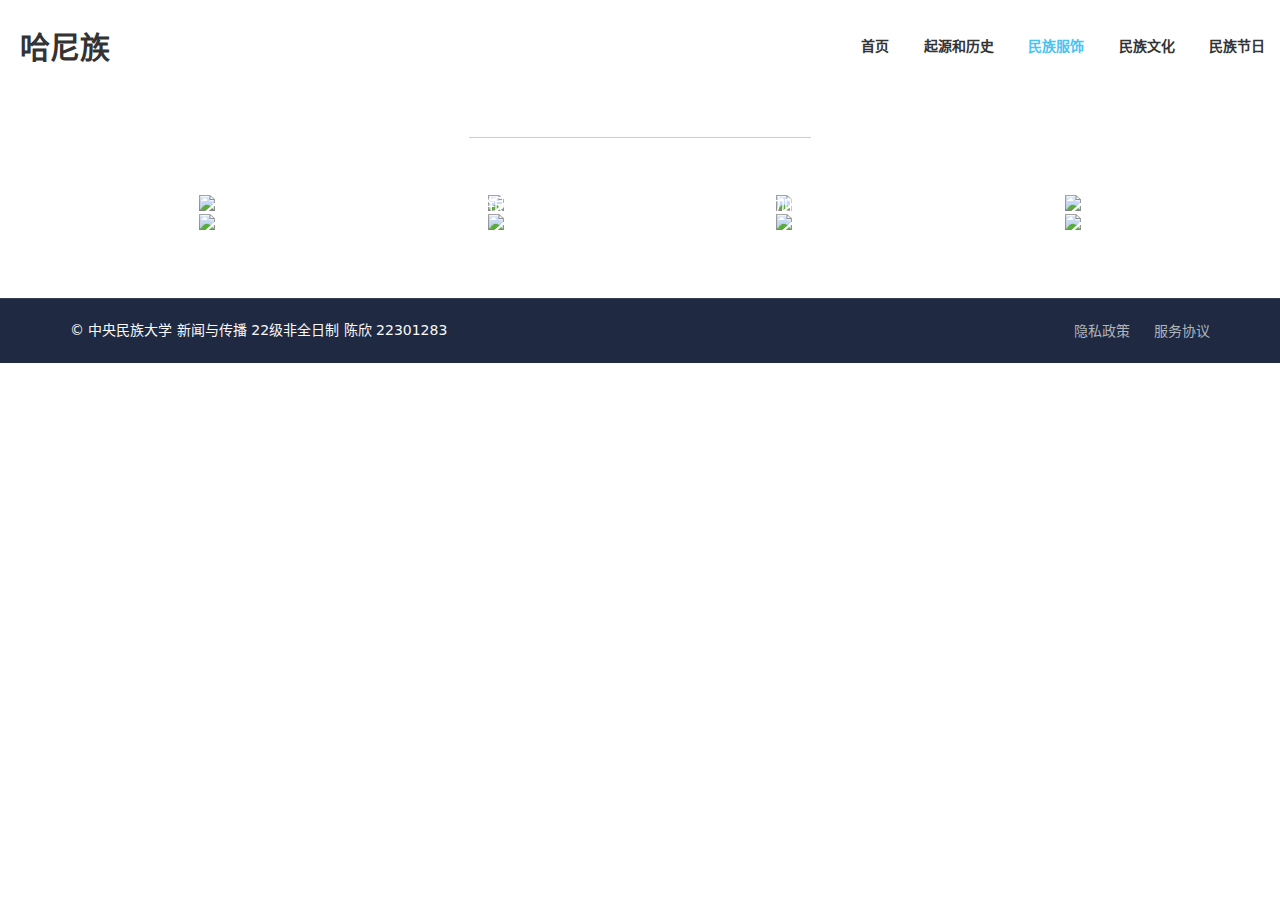
==== costume.html @ ce0ea042 "Add files via upload" ====
<!DOCTYPE html>
<html lang="zh-CN">
<head>
    <meta charset="UTF-8"/>
    <meta
            name="viewport"
            content="width=device-width, initial-scale=1.0"
    />
    <title>哈尼族-民族服饰</title>
    <link
            href="./style.css"
            rel="stylesheet"
    />
</head>
<body>
<header class="page-header">
    <div class="container">
        <h1 class="site-name">哈尼族</h1>
        <nav class="navigation">
            <ul>
                <li><a href="index.html">首页</a></li>
                <li><a href="histroy.html">起源和历史</a></li>
                <li><a class="active" href="costume.html">民族服饰</a></li>
                <li><a href="culture.html">民族文化</a></li>
                <li><a href="festivals.html">民族节日</a></li>
            </ul>
        </nav>
        <button class="menu">
            <svg
                    xmlns="http://www.w3.org/2000/svg"
                    height="24px"
                    viewBox="0 0 24 24"
                    width="24px"
                    fill="#000000"
            >
                <path
                        d="M0 0h24v24H0V0z"
                        fill="none"
                />
                <path
                        d="M4 18h16c.55 0 1-.45 1-1s-.45-1-1-1H4c-.55 0-1 .45-1 1s.45 1 1 1zm0-5h16c.55 0 1-.45 1-1s-.45-1-1-1H4c-.55 0-1 .45-1 1s.45 1 1 1zM3 7c0 .55.45 1 1 1h16c.55 0 1-.45 1-1s-.45-1-1-1H4c-.55 0-1 .45-1 1z"
                />
            </svg>
        </button>
        <script type="text/javascript">
            const menu = document.querySelector(".page-header .menu")
            const container = document.querySelector(
                ".page-header .container"
            )
            menu.addEventListener("click", () => {
                if (container.classList.contains("expanded")) {
                    container.classList.remove("expanded")
                } else {
                    container.classList.add("expanded")
                }
            })
        </script>
    </div>
</header>
<main>
    <!--    </section>-->
    <div class="banner">
        <img src="./images/t1.jpg"/>
        <div class="text1">
            <p style="font-size: 56px;color: white">哈尼族名族服饰</p>
            <p style="padding-left: 25%;padding-right: 25%">
                哈尼族喜用藏青色土布做衣服，土布漂染是将靛青染料放入一个容器，加水和酒溶解，七八天后开染。染后将布浸泡在牛皮制作的胶水中，用清水漂洗晒干。有些地区，洗一次衣服要重染一次，以保证色彩鲜艳。哈尼族男子头裹黑或白色包头，老人戴瓜皮帽，穿对襟上衣和长裤。女子的服饰各地各有特色。红河地区穿右开襟无领上衣，以银币做纽扣，下穿长裤，着盛装时外加一件披肩，有的还系花围腰，打花绑腿。</p>
        </div>
    </div>

    <section class="feature">
        <div class="container">
            <h2>哈尼族名族服饰</h2>
            <div style="border-bottom:1px solid #CCC;margin: 5% 35% 5% 35% ;"></div>


        <div class="container1" id="con">
            <div class="item">
                <img src="./images/t5.png"/>
            </div>
            <div class="item">
                <img src="./images/t6.png"/>
            </div>
            <div class="item">
                <img src="./images/t7.png"/>
            </div>
            <div class="item">
                <img src="./images/t8.png"/>
            </div>
            <div class="item">
                <img src="./images/t13.jpeg"/>
            </div>
            <div class="item">
                <img src="./images/t14.jpg"/>
            </div>
            <div class="item">
                <img src="./images/t15.jpeg"/>
            </div>
            <div class="item">
                <img src="./images/t16.jpeg"/>
            </div>
        </div>
        </div>

    </section>
</main>
<footer class="page-footer">
    <div class="bottom">
        <div class="container">
            <p>© 中央民族大学 新闻与传播 22级非全日制 陈欣 22301283</p>
            <ul>
                <li><a href="#">隐私政策</a></li>
                <li><a href="#">服务协议</a></li>
            </ul>
        </div>
    </div>
</footer>
</body>
</html>
---- style.css ----
* {
    margin: 0;
    padding: 0;
    box-sizing: border-box;
}

body {
    font-size: 14px;
    font-family: system-ui, -apple-system, BlinkMacSystemFont, "Segoe UI",
        Roboto, Helvetica, Arial;
}

button,
input,
select,
textarea {
    font: inherit;
}

button {
    border: none;
}

ul {
    list-style-type: none;
}

a {
    text-decoration: none;
}

.page-header {
    position: fixed;
    left: 0;
    top: 0;
    width: 100%;
    background-color: #ffffff;
    z-index: 1;
}

.page-header .menu {
    display: none;
}

.site-name {
    color: #333333;
    font-size: 30px;
    position: absolute;
    font-family: "华文行楷","STXingkai";
    left: 0;
}

.navigation li {
    display: inline;
    padding: 0 15px;
}

.navigation li a {
    font-size: 14px;
    font-weight: bold;
    color: #333333;
    transition: color 0.5s;
}

.navigation li a:hover {
    color: #4ac4f3;
}

.navigation li a.active {
    color: #4ac4f3;
}

/*.login-button {*/
/*    position: absolute;*/
/*    right: 0;*/
/*    font-weight: bold;*/
/*    color: #4ac4f3;*/
/*    background-color: #ffffff;*/
/*    border-radius: 30px;*/
/*    padding: 12px 36px;*/
/*    box-shadow: 0 0 10px #e7e7e7;*/
/*}*/

.page-header .container {
    position: relative;
    width: 1350px;
    height: 90px;
    margin: 0 auto;
    display: flex;
    justify-content: right;
    align-items: center;
}

.banner {
    display: flex;
    position: relative;
    text-align: center;
    flex-direction: column;
    align-items: center;
}

.banner img{
    filter:blur(1.2px)
}

.banner .text1{
    display: flex;
    position:absolute;
    z-index:1;
    align-items: center;
    flex-direction: column;
    text-align: center;
    top:35%;
}

.banner .text1 > p {
    font-size: 18px;
    color: #ffffff;
}
/* -   背景色: rgba(74, 196, 243, 0.1)
-   内间距: 10px 20px
-   圆角: 7px
-   字体大小: 15px
-   底部外边距: 30px */
.banner h4 {
    background-color: rgba(74, 196, 243, 0.1);
    padding: 10px 20px;
    border-radius: 7px;
    font-size: 15px;
    margin-bottom: 30px;
}

/* -   字体大小: 48px
-   底部外边距: 50px
-   字间距: 2px */
.banner h2 {
    font-size: 48px;
    margin-bottom: 50px;
    letter-spacing: 2px;
}

/* -   字体加粗: bold
-   圆角: 40px
-   背景色: #4ac4f3
-   字体颜色: #ffffff
-   内间距: 12px 36px */
.banner button {
    font-weight: bold;
    border-radius: 40px;
    background-color: #4ac4f3;
    color: #ffffff;
    padding: 12px 36px;
}

/* -   定位: absolute
-   左偏移: 120px
-   下偏移: 20px
-   宽度: 150px */
.banner .banner-left {
    position: absolute;
    left: 120px;
    bottom: 20px;
    width: 150px;
}

/* -   定位: absolute
-   右偏移: 0
-   上偏移: 0
-   宽度: 350px */
.banner .banner-right {
    position: absolute;
    right: 0;
    top: 0;
    width: 25%;
    min-width: 150px;
    max-width: 350px;
}

/* -   顶部外间距: 80px
-   背景色: #4ac4f3
-   内间距: 60px 0
-   水平居中 */
.signup {
    margin-top: 80px;
    background-color: #4ac4f3;
    padding: 60px 0;
    text-align: center;
}

/* -   字体加粗: bold
-   字体颜色: #ffffff
-   字体大小: 18px
-   底部外边距: 30px */
.signup h2 {
    font-size: 18px;
    font-weight: bold;
    color: #ffffff;
    margin-bottom: 30px;
}

/* -   外间距: 0 7px
-   圆角: 30px
-   宽度: 180px
-   内间距: 14px 20px
-   边框: 无
-   box-sizing 用法 */
.signup input {
    margin: 0 7px;
    border-radius: 30px;
    width: 180px;
    padding: 14px 20px;
    border: none;
}

/* -   字体大小: 14px
-   外间距: 0 7px
-   背景色: #ffffff
-   字体颜色: #4ac4f3
-   字体加粗: bold
-   内间距: 12px 36px
-   圆角: 30px */
.signup button {
    font-size: 14px;
    margin: 0 7px;
    background-color: #ffffff;
    color: #4ac4f3;
    font-weight: bold;
    padding: 12px 36px;
    border-radius: 30px;
}

/* -   宽度: 1140px
-   内间距: 120px 0 65px 0
-   文本居中 */
.feature {
    background-image: url(./images/bg-feature.png);
}


.feature .container {
    width: 1140px;
    margin: 0 auto;
    padding: 18px 0 65px 0;
    text-align: center;
}

.overflow-hidden {
    overflow: hidden!important;
}

.container1{
    column-count: 4;//想要排成的列数
column-gap: 0;
}
.item img{
    width: 100%;
}


.feature h2 {
    font-size: 32px;
}

/* -   顶部外间距: 10px
-   宽度: 50px
-   高度: 3px
-   背景色: #4ac4f3
-   圆角: 3px */
.feature .divider {
    display: inline-block;
    margin-top: 10px;
    width: 50px;
    height: 3px;
    background-color: #4ac4f3;
    border-radius: 3px;
    position: relative;
    left: 10px;
}

/* -   宽度: 10px
-   高度: 3px
-   圆角: 3px */
.feature .divider::before {
    content: "";
    display: block;
    width: 10px;
    height: 3px;
    background-color: #4ac4f3;
    border-radius: 3px;
    position: absolute;
    left: -15px;
}

/* -   字体颜色: #666666
-   顶部外边距: 15px
-   字体大小: 14px */
.feature p {
    color: #666666;
    margin-top: 15px;
    font-size: 14px;
}

.feature ul {
    display: flex;
    flex-wrap: wrap;
    margin-top: 60px;
}

/* -   底部外间距: 50px
-   内间距: 0 15px */
.feature ul li {
    width: 33.3333%;
    margin-bottom: 50px;
    padding: 0 15px;
}

/* -   字体大小: 24px
-   外间距: 20px 0 15px 0 */
.feature ul li h4 {
    font-size: 24px;
    margin: 20px 0 15px 0;
}

/* -   字体颜色: #666666
-   字体大小: 14px
-   行高: 24px */
.feature ul li p {
    line-height: 24px;
}

/*
-   背景色: #202942
-   字体颜色: #f8f9fa */
.page-footer {
    background-color: #202942;
    color: #f8f9fa;
}

/* -   宽度: 1140px
-   内间距: 100px 0
-   水平排列
-   整体居中 */
.page-footer .top {
    width: 1140px;
    padding: 100px 0;
    display: flex;
    margin: 0 auto;
}
#exhibition {
    width: 980px;
    height: 292px;
    margin: 0 auto;
    padding-top: 170px;
    background-repeat: no-repeat;
}
.aaa {
    margin: 0 auto;
    display: flex; /*就是可以把多个图片放在一行展示，发不下的话再换行*/
}
/* 介绍信息

-   flex: 2
-   右边内间距: 30px

课程信息、社交媒体

-   flex: 1
-   内间距: 0 15px */
.page-footer .top .introduction {
    flex: 2;
    padding-right: 30px;
}

.page-footer .top .course,
.page-footer .top .social-media {
    flex: 1;
    padding: 0 15px;
}

.page-footer .top .contact {
    width: 96px;
}

/* 介绍信息 h2

-   字体大小: 20px
-   底部外间距: 20px

其它信息 h2

-   字体大小: 16px
-   底部外间距: 20px */
.page-footer h2 {
    font-size: 16px;
    margin-bottom: 20px;
}

.page-footer .top .introduction h2 {
    font-size: 20px;
}

/* -   字体颜色: #adb5bd
-   行高: 24px
-   字体大小: 14px */
.page-footer .top .introduction p {
    color: #adb5bd;
    line-height: 24px;
    font-size: 14px;
}

/* -   顶部外间距: 10px
-   行高: 24px */
.page-footer ul li {
    margin-top: 10px;
    line-height: 24px;
}

/* -   字体颜色: #adb5bd
-   字体大小: 14px */
.page-footer ul li a {
    color: #adb5bd;
    font-size: 14px;
}

/* -   宽度: 96px
-   高度: 96px
-   圆角: 1px */
.page-footer .top .contact img {
    width: 96px;
    height: 96px;
    border-radius: 1px;
}

/* -   内间距: 20px 0;
-   顶部边框: 1px solid rgba(255, 255, 255, 0.1); */
.page-footer .bottom {
    padding: 20px 0;
    border-top: 1px solid rgba(255, 255, 255, 0.1);
}

.page-footer .bottom .container {
    width: 1140px;
    margin: 0 auto;
    display: flex;
    justify-content: space-between;
}

.page-footer .bottom p {
    font-size: 14px;
}

/* -   行内显示
-   左外边距: 20px */
.page-footer .bottom li {
    display: inline;
    margin-left: 20px;
}

@media (max-width: 1350px) {
    .page-header .container {
        width: 100%;
    }

    .site-name {
        left: 20px;
        font-family: "楷体","楷体_GB2312";
    }

    /*.login-button {*/
    /*    right: 20px;*/
    /*}*/
}

@media (max-width: 1140px) {
    .feature .container,
    .page-footer .top,
    .page-footer .bottom .container {
        width: 100%;
    }

    .page-footer .top,
    .page-footer .bottom .container {
        padding-left: 20px;
        padding-right: 20px;
    }
}

@media (max-width: 768px) {
    .banner .banner-left {
        display: none;
    }

    .banner h2 {
        font-size: 36px;
    }
}

@media (max-width: 640px) {
    .page-header .container {
        height: auto;
        min-height: 68px;
        padding: 20px 0;
        flex-direction: column;
        justify-content: flex-start;
        border-bottom: 1px solid #f0f0f0;
    }

    .page-header .navigation {
        display: none;
        width: 100%;
        margin-top: 50px;
        padding: 0 20px;

    }

    /*.page-header .login-button {*/
    /*    display: none;*/
    /*    position: static;*/
    /*    margin-top: 20px;*/
    /*}*/

    .page-header .site-name {
        top: 20px;
        font-family: "楷体","楷体_GB2312";
    }

    .page-header .menu {
        display: block;
        position: absolute;
        right: 20px;
        top: 20px;
        background-color: #ffffff;
    }

    .page-header .navigation li {
        display: block;
        padding: 15px 0;
        border-bottom: 1px solid #f0f0f0;
    }

    .page-header .expanded .navigation {
        display: block;
    }

    /*.page-header .expanded .login-button {*/
    /*    display: block;*/
    /*}*/

    /*.banner {*/
    /*    !*margin-top: 68px;*!*/
    /*}*/

    .signup {
        padding: 40px 0;
    }

    .signup form {
        display: flex;
        flex-direction: column;
        align-items: center;
    }

    .signup input,
    .signup button {
        width: 60%;
        margin-bottom: 20px;
    }

    .feature ul li {
        width: 50%;
    }

    .page-footer .top {
        flex-wrap: wrap;
        padding-top: 50px;
        padding-bottom: 50px;
    }

    .page-footer .top .introduction {
        flex: 100%;
        padding-right: 0;
        padding-bottom: 20px;
    }

    .page-footer .top .course {
        padding-left: 0;
    }
}
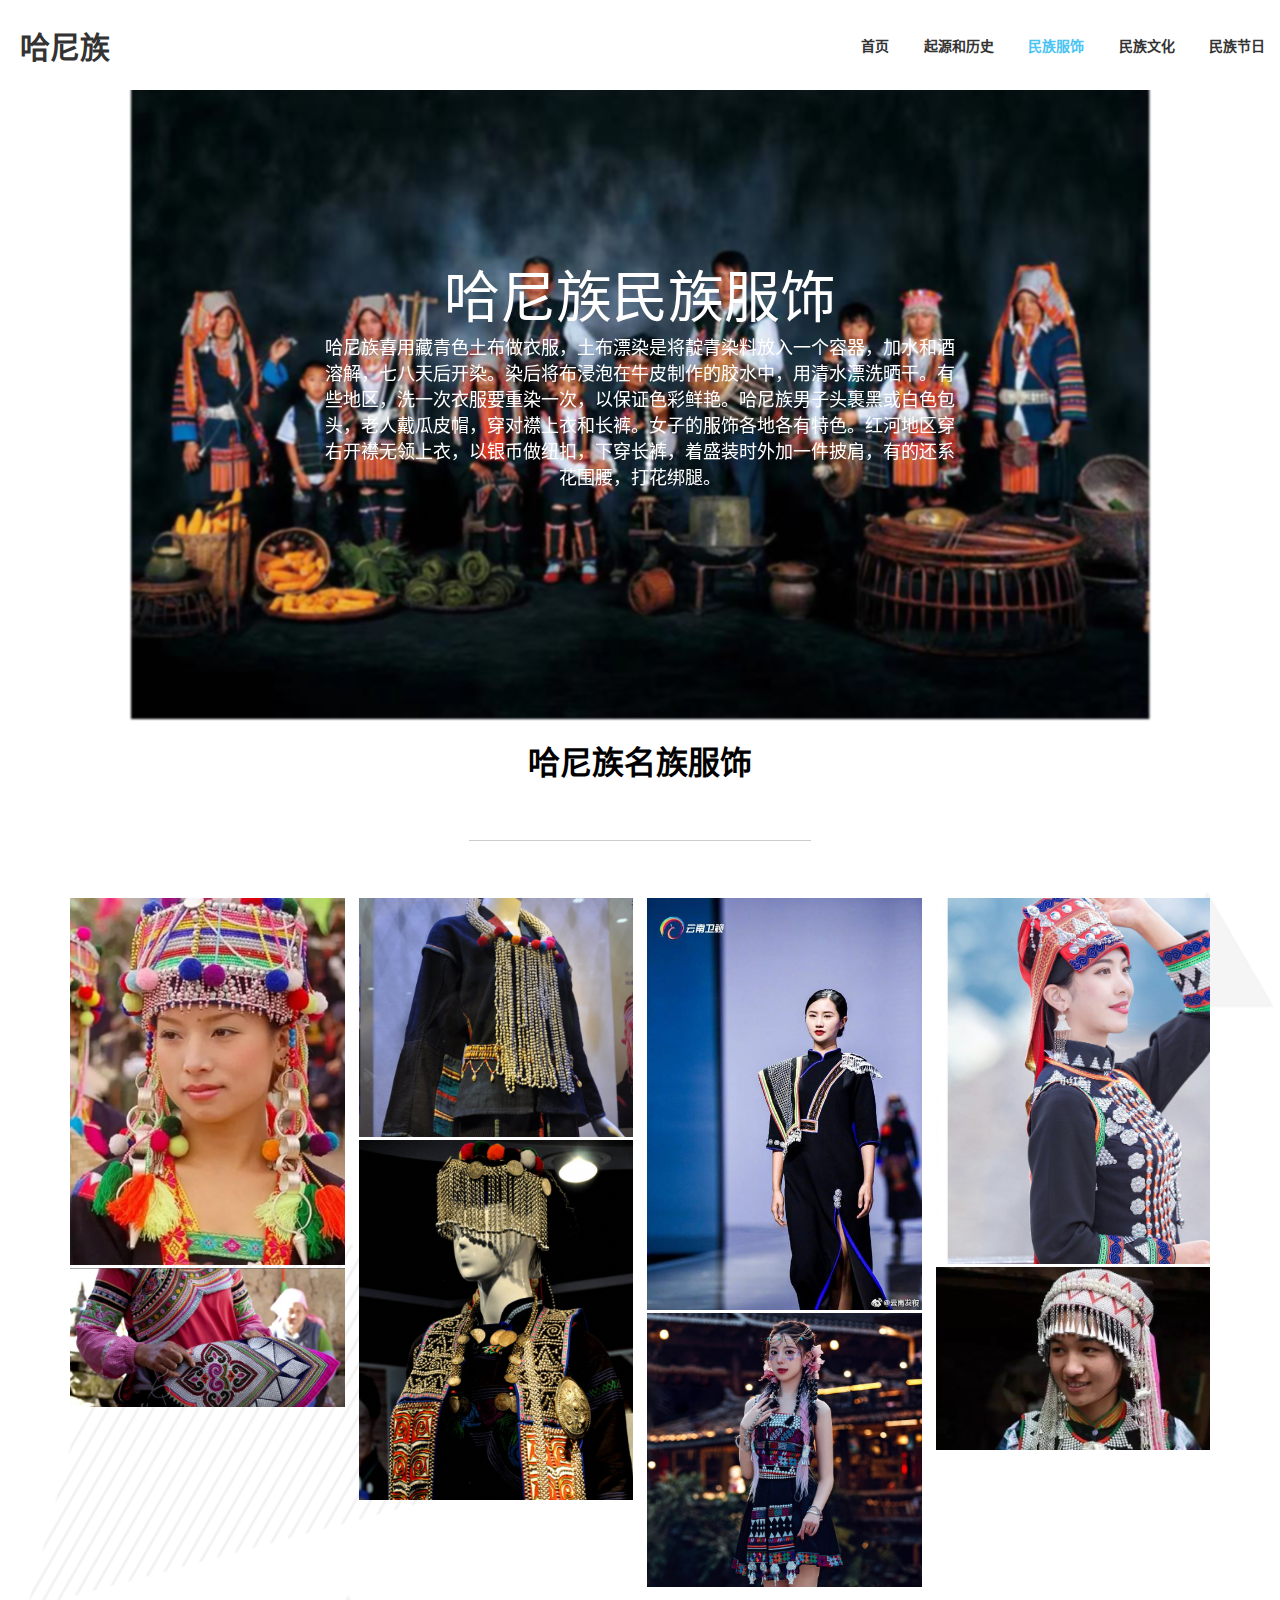
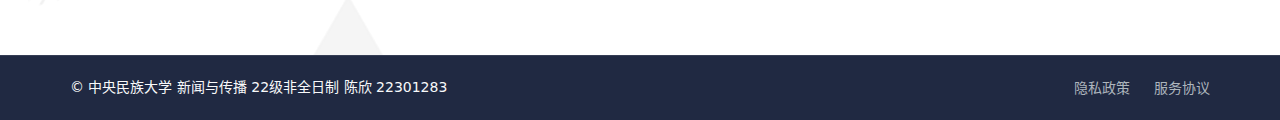
==== commit 8249004b: "2" ====
--- a/costume.html
+++ b/costume.html
@@ -62,7 +62,7 @@
     <div class="banner">
         <img src="./images/t1.jpg"/>
         <div class="text1">
-            <p style="font-size: 56px;color: white">哈尼族名族服饰</p>
+            <p style="font-size: 56px;color: white">哈尼族民族服饰</p>
             <p style="padding-left: 25%;padding-right: 25%">
                 哈尼族喜用藏青色土布做衣服，土布漂染是将靛青染料放入一个容器，加水和酒溶解，七八天后开染。染后将布浸泡在牛皮制作的胶水中，用清水漂洗晒干。有些地区，洗一次衣服要重染一次，以保证色彩鲜艳。哈尼族男子头裹黑或白色包头，老人戴瓜皮帽，穿对襟上衣和长裤。女子的服饰各地各有特色。红河地区穿右开襟无领上衣，以银币做纽扣，下穿长裤，着盛装时外加一件披肩，有的还系花围腰，打花绑腿。</p>
         </div>
--- a/style.css
+++ b/style.css
@@ -449,6 +449,7 @@
     font-size: 14px;
 }
 
+
 /* -   行内显示
 -   左外边距: 20px */
 .page-footer .bottom li {
